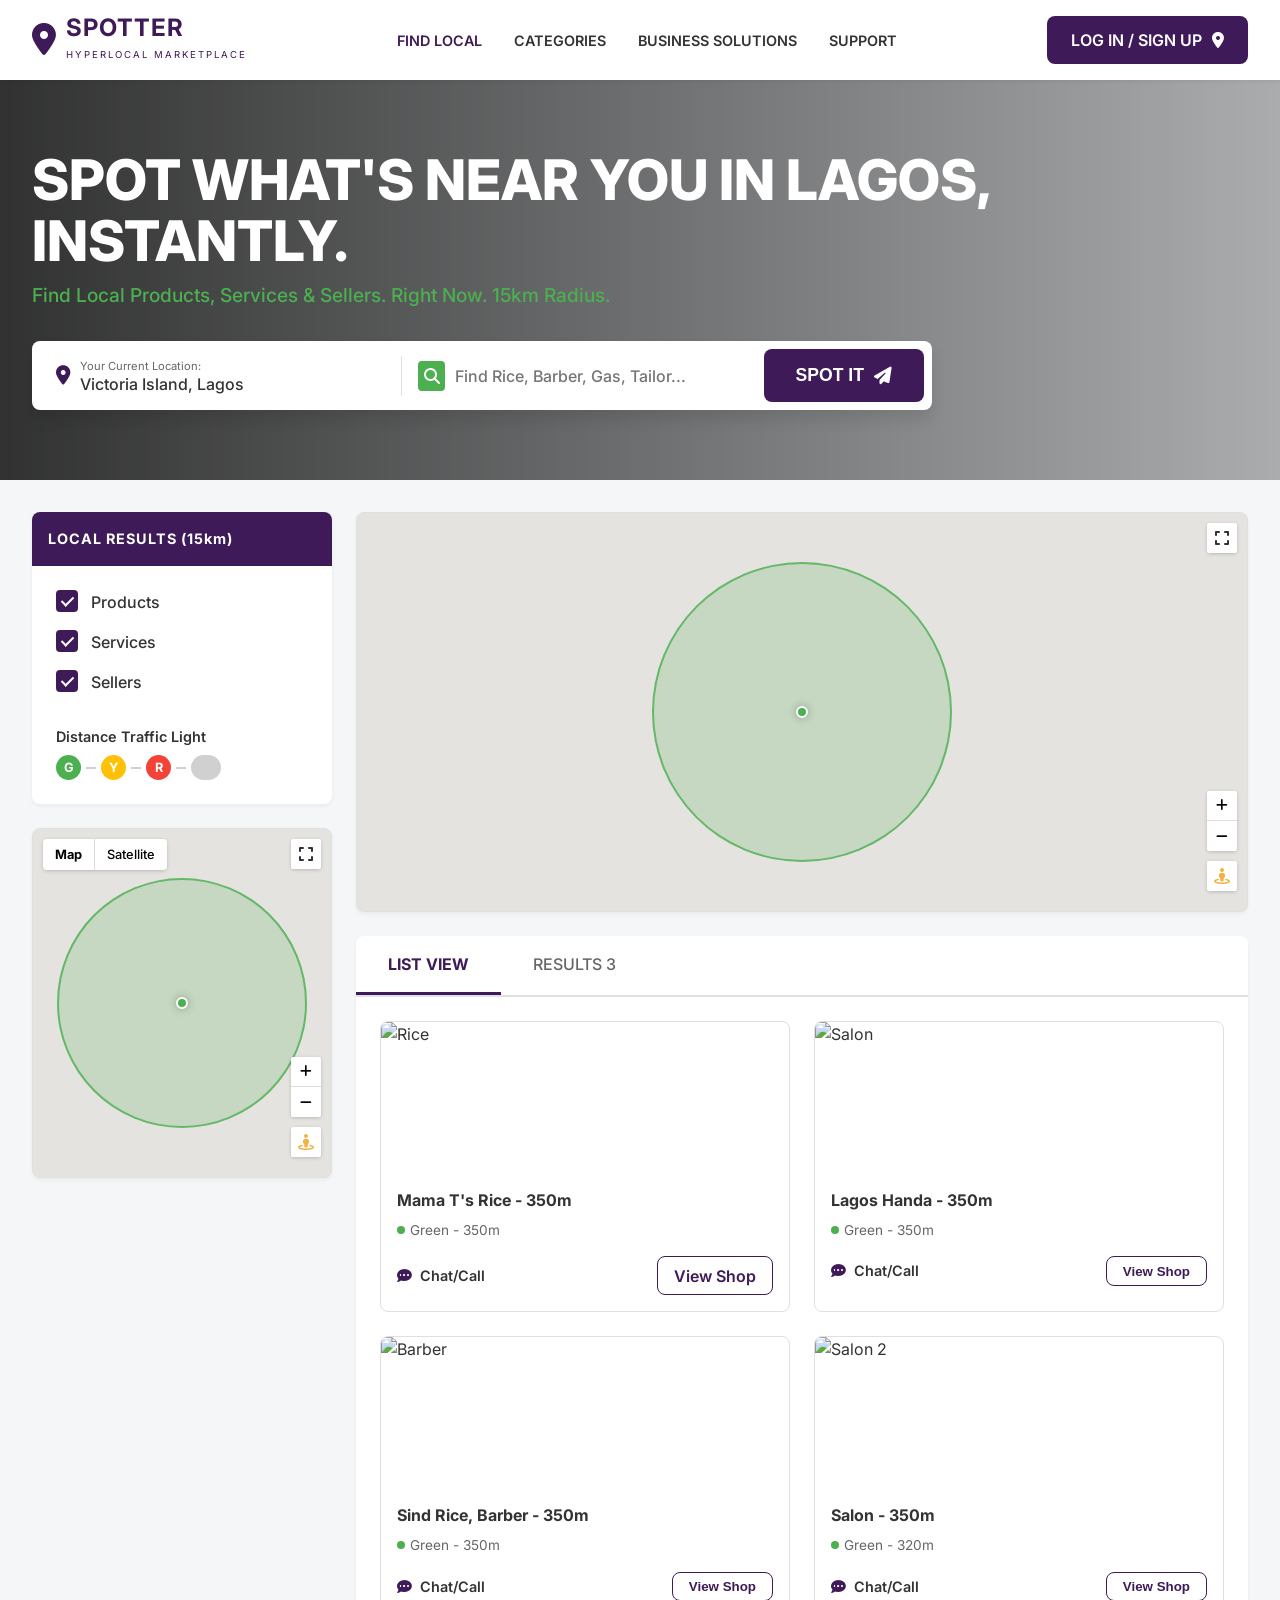
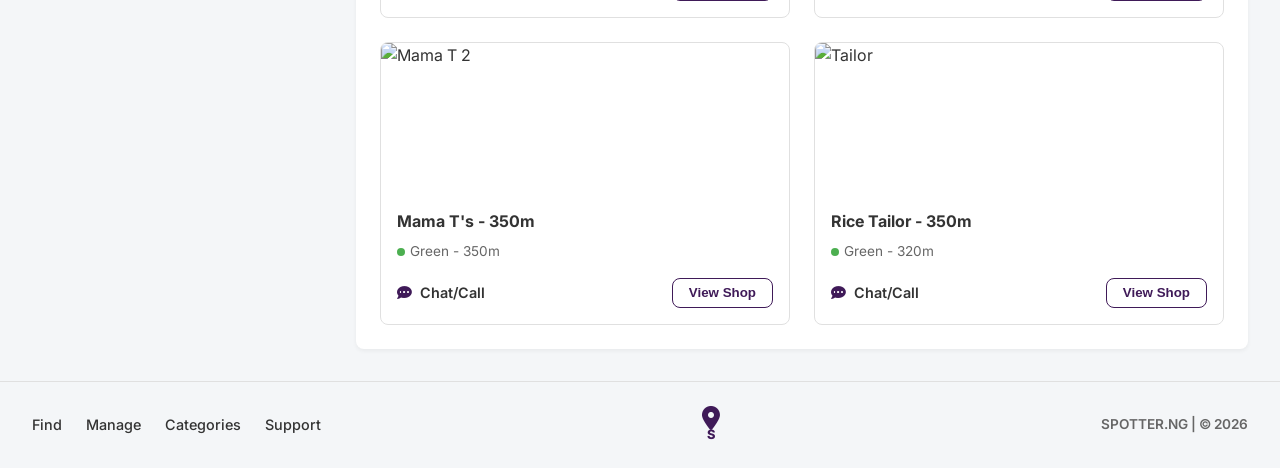
==== index.html @ ff6d9688 "Initial commit" ====
<!DOCTYPE html>
<html lang="en">
<head>
    <meta charset="UTF-8">
    <meta name="viewport" content="width=device-width, initial-scale=1.0">
    <title>Spotter - Hyperlocal Marketplace</title>
    <link rel="stylesheet" href="styles.css">
    <link rel="preconnect" href="https://fonts.googleapis.com">
    <link rel="preconnect" href="https://fonts.gstatic.com" crossorigin>
    <link href="https://fonts.googleapis.com/css2?family=Inter:wght@400;500;600;700;800&display=swap" rel="stylesheet">
    <link rel="stylesheet" href="https://cdnjs.cloudflare.com/ajax/libs/font-awesome/6.4.0/css/all.min.css">
</head>
<body>
    <nav class="navbar">
        <div class="nav-container">
            <div class="logo">
                <div class="logo-icon">
                    <i class="fa-solid fa-location-dot"></i>
                </div>
                <div class="logo-text">
                    <h1>SPOTTER</h1>
                    <span>HYPERLOCAL MARKETPLACE</span>
                </div>
            </div>
            
            <ul class="nav-links">
                <li><a href="find-local.html" class="active">FIND LOCAL</a></li>
                <li><a href="categories.html">CATEGORIES</a></li>
                <li><a href="business-solutions.html">BUSINESS SOLUTIONS</a></li>
                <li><a href="support.html">SUPPORT</a></li>
            </ul>

            <a href="auth.html" class="btn-primary login-btn" style="text-decoration:none;">
                LOG IN / SIGN UP
                <i class="fa-solid fa-location-dot"></i>
            </a>
        </div>
    </nav>

    <header class="hero">
        <div class="hero-overlay"></div>
        <div class="hero-content">
            <h1 class="hero-title">SPOT WHAT'S NEAR YOU IN LAGOS, <br> INSTANTLY.</h1>
            <p class="hero-subtitle">Find Local Products, Services & Sellers. Right Now. 15km Radius.</p>
            
            <div class="search-container">
                <div class="search-bar">
                    <div class="location-input">
                        <i class="fa-solid fa-location-dot icon"></i>
                        <div class="input-group">
                            <label>Your Current Location:</label>
                            <input type="text" value="Victoria Island, Lagos">
                        </div>
                    </div>
                    <div class="divider"></div>
                    <div class="query-input">
                        <div class="search-icon-wrapper">
                            <i class="fa-solid fa-magnifying-glass"></i>
                        </div>
                        <input type="text" placeholder="Find Rice, Barber, Gas, Tailor...">
                    </div>
                    <button class="btn-spot-it">
                        SPOT IT
                        <i class="fa-solid fa-paper-plane"></i>
                    </button>
                </div>
            </div>
        </div>
    </header>

    <main class="main-content">
        <aside class="sidebar">
            <div class="card filter-card">
                <h3 class="card-header">LOCAL RESULTS (15km)</h3>
                <div class="card-body">
                    <label class="checkbox-container">
                        <input type="checkbox" checked>
                        <span class="checkmark"></span>
                        Products
                    </label>
                    <label class="checkbox-container">
                        <input type="checkbox" checked>
                        <span class="checkmark"></span>
                        Services
                    </label>
                    <label class="checkbox-container">
                        <input type="checkbox" checked>
                        <span class="checkmark"></span>
                        Sellers
                    </label>
                    
                    <div class="distance-traffic">
                        <p>Distance Traffic Light</p>
                        <div class="lights">
                            <div class="light green-light">G</div>
                            <div class="line"></div>
                            <div class="light yellow-light">Y</div>
                            <div class="line"></div>
                            <div class="light red-light">R</div>
                            <div class="line"></div>
                            <div class="light gray-light"></div>
                        </div>
                    </div>
                </div>
            </div>

            <div class="card map-card small-map">
                <div class="map-controls-top">
                    <button class="map-btn active">Map</button>
                    <button class="map-btn">Satellite</button>
                </div>
                <div class="map-fullscreen">
                    <i class="fa-solid fa-expand"></i>
                </div>
                <div class="map-zoom-controls">
                    <button><i class="fa-solid fa-plus"></i></button>
                    <button><i class="fa-solid fa-minus"></i></button>
                </div>
                <div class="map-street-view">
                    <i class="fa-solid fa-street-view"></i>
                </div>
                <!-- Mock Map Background -->
                <div class="map-bg"></div>
                <!-- Radar Circle -->
                <div class="radar-circle">
                    <div class="center-dot"></div>
                </div>
            </div>
        </aside>

        <section class="results-area">
            <div class="card map-card large-map">
                <div class="map-fullscreen">
                    <i class="fa-solid fa-expand"></i>
                </div>
                <div class="map-zoom-controls">
                    <button><i class="fa-solid fa-plus"></i></button>
                    <button><i class="fa-solid fa-minus"></i></button>
                </div>
                <div class="map-street-view">
                    <i class="fa-solid fa-street-view"></i>
                </div>
                <div class="map-bg large"></div>
                <div class="radar-circle large-radar">
                    <div class="center-dot"></div>
                </div>
            </div>

            <div class="card list-view-card">
                <div class="list-header">
                    <h3 class="active-tab">LIST VIEW</h3>
                    <h3 class="inactive-tab">RESULTS 3</h3>
                </div>
                
                <div class="results-grid">
                    <!-- Card 1 -->
                    <div class="result-item">
                        <div class="item-image">
                            <img src="https://images.unsplash.com/photo-1586201375761-83865001e31c?auto=format&fit=crop&q=80&w=200" alt="Rice">
                        </div>
                        <div class="item-details">
                            <h4>Mama T's Rice - 350m</h4>
                            <div class="status">
                                <span class="dot green"></span> Green - 350m
                            </div>
                            <div class="actions">
                                <a href="#" class="chat-link"><i class="fa-solid fa-comment-dots"></i> Chat/Call</a>
                                <a href="profile.html" class="btn-outline" style="text-decoration:none; display:inline-block; text-align:center; box-sizing:border-box;">View Shop</a>
                            </div>
                        </div>
                    </div>

                    <!-- Card 2 -->
                    <div class="result-item">
                        <div class="item-image">
                            <img src="https://images.unsplash.com/photo-1560066984-138dadb4c035?auto=format&fit=crop&q=80&w=200" alt="Salon">
                        </div>
                        <div class="item-details">
                            <h4>Lagos Handa - 350m</h4>
                            <div class="status">
                                <span class="dot green"></span> Green - 350m
                            </div>
                            <div class="actions">
                                <a href="#" class="chat-link"><i class="fa-solid fa-comment-dots"></i> Chat/Call</a>
                                <button class="btn-outline">View Shop</button>
                            </div>
                        </div>
                    </div>

                    <!-- Card 3 -->
                    <div class="result-item">
                        <div class="item-image">
                            <img src="https://images.unsplash.com/photo-1595152772835-219674b2a8a6?auto=format&fit=crop&q=80&w=200" alt="Barber">
                        </div>
                        <div class="item-details">
                            <h4>Sind Rice, Barber - 350m</h4>
                            <div class="status">
                                <span class="dot green"></span> Green - 350m
                            </div>
                            <div class="actions">
                                <a href="#" class="chat-link"><i class="fa-solid fa-comment-dots"></i> Chat/Call</a>
                                <button class="btn-outline">View Shop</button>
                            </div>
                        </div>
                    </div>
                     <!-- Card 4 -->
                     <div class="result-item">
                        <div class="item-image">
                            <img src="https://images.unsplash.com/photo-1521590832167-7bfcbaa6362d?auto=format&fit=crop&q=80&w=200" alt="Salon 2">
                        </div>
                        <div class="item-details">
                            <h4>Salon - 350m</h4>
                            <div class="status">
                                <span class="dot green"></span> Green - 320m
                            </div>
                            <div class="actions">
                                <a href="#" class="chat-link"><i class="fa-solid fa-comment-dots"></i> Chat/Call</a>
                                <button class="btn-outline">View Shop</button>
                            </div>
                        </div>
                    </div>
                     <!-- Card 5 -->
                     <div class="result-item">
                        <div class="item-image">
                            <img src="https://images.unsplash.com/photo-1560066984-138dadb4c035?auto=format&fit=crop&q=80&w=200" alt="Mama T 2">
                        </div>
                        <div class="item-details">
                            <h4>Mama T's - 350m</h4>
                            <div class="status">
                                <span class="dot green"></span> Green - 350m
                            </div>
                            <div class="actions">
                                <a href="#" class="chat-link"><i class="fa-solid fa-comment-dots"></i> Chat/Call</a>
                                <button class="btn-outline">View Shop</button>
                            </div>
                        </div>
                    </div>
                     <!-- Card 6 -->
                     <div class="result-item">
                        <div class="item-image">
                            <img src="https://images.unsplash.com/photo-1556910103-1c02745aae4d?auto=format&fit=crop&q=80&w=200" alt="Tailor">
                        </div>
                        <div class="item-details">
                            <h4>Rice Tailor - 350m</h4>
                            <div class="status">
                                <span class="dot green"></span> Green - 320m
                            </div>
                            <div class="actions">
                                <a href="#" class="chat-link"><i class="fa-solid fa-comment-dots"></i> Chat/Call</a>
                                <button class="btn-outline">View Shop</button>
                            </div>
                        </div>
                    </div>
                </div>
            </div>
        </section>
    </main>

    <footer class="footer">
        <div class="footer-links">
            <a href="#">Find</a>
            <a href="#">Manage</a>
            <a href="#">Categories</a>
            <a href="#">Support</a>
        </div>
        <div class="footer-logo">
            <i class="fa-solid fa-location-dot"></i>
            <span class="s-logo">S</span>
        </div>
        <div class="copyright">
            SPOTTER.NG | © 2026
        </div>
    </footer>

    <script src="script.js"></script>
</body>
</html>
---- styles.css ----
:root {
    --primary-color: #3f1a58;
    --primary-hover: #502170;
    --secondary-color: #4CAF50;
    --secondary-hover: #45a049;
    --bg-color: #f4f6f8;
    --card-bg: #ffffff;
    --text-main: #333333;
    --text-muted: #666666;
    --border-color: #e0e0e0;
    --green-light: #4CAF50;
    --yellow-light: #FFC107;
    --red-light: #F44336;
    --shadow-sm: 0 2px 4px rgba(0,0,0,0.05);
    --shadow-md: 0 4px 6px rgba(0,0,0,0.1);
    --shadow-lg: 0 10px 15px rgba(0,0,0,0.1);
    --border-radius: 8px;
    --transition: all 0.3s ease;
}

* {
    margin: 0;
    padding: 0;
    box-sizing: border-box;
}

body {
    font-family: 'Inter', sans-serif;
    background-color: var(--bg-color);
    color: var(--text-main);
    line-height: 1.5;
}

a {
    text-decoration: none;
    color: inherit;
}

/* Typography */
h1, h2, h3, h4 {
    font-weight: 700;
}

/* Navbar */
.navbar {
    background-color: var(--card-bg);
    padding: 1rem 2rem;
    box-shadow: var(--shadow-sm);
    position: sticky;
    top: 0;
    z-index: 100;
}

.nav-container {
    max-width: 1400px;
    margin: 0 auto;
    display: flex;
    justify-content: space-between;
    align-items: center;
}

.logo {
    display: flex;
    align-items: center;
    gap: 10px;
}

.logo-icon {
    font-size: 2rem;
    color: var(--primary-color);
    position: relative;
}

.logo-icon .small-glass {
    position: absolute;
    bottom: -5px;
    right: -5px;
    font-size: 1rem;
    background: white;
    border-radius: 50%;
    padding: 2px;
}

.logo-text h1 {
    font-size: 1.5rem;
    color: var(--primary-color);
    letter-spacing: 1px;
    line-height: 1;
}

.logo-text span {
    font-size: 0.6rem;
    color: var(--primary-color);
    letter-spacing: 2px;
}

.nav-links {
    display: flex;
    list-style: none;
    gap: 2rem;
}

.nav-links a {
    font-size: 0.9rem;
    font-weight: 600;
    color: var(--text-main);
    transition: var(--transition);
}

.nav-links a:hover, .nav-links a.active {
    color: var(--primary-color);
}

.btn-primary {
    background-color: var(--primary-color);
    color: white;
    border: none;
    padding: 0.75rem 1.5rem;
    border-radius: var(--border-radius);
    font-weight: 600;
    cursor: pointer;
    display: flex;
    align-items: center;
    gap: 10px;
    transition: var(--transition);
}

.btn-primary:hover {
    background-color: var(--primary-hover);
    transform: translateY(-2px);
    box-shadow: var(--shadow-md);
}

/* Hero Section */
.hero {
    position: relative;
    height: 400px;
    background-image: url('https://images.unsplash.com/photo-1542361345-89e58247f2d5?auto=format&fit=crop&q=80&w=2000');
    background-size: cover;
    background-position: center;
    display: flex;
    align-items: center;
    padding: 0 2rem;
    color: white;
}

.hero-overlay {
    position: absolute;
    inset: 0;
    background: linear-gradient(to right, rgba(0,0,0,0.8) 0%, rgba(0,0,0,0.3) 100%);
    z-index: 1;
}

.hero-content {
    position: relative;
    z-index: 2;
    max-width: 1400px;
    margin: 0 auto;
    width: 100%;
}

.hero-title {
    font-size: 3.5rem;
    font-weight: 800;
    margin-bottom: 0.5rem;
    line-height: 1.1;
    text-transform: uppercase;
}

.hero-subtitle {
    font-size: 1.2rem;
    font-weight: 500;
    color: #4CAF50;
    margin-bottom: 2rem;
}

/* Search Bar */
.search-container {
    max-width: 900px;
}

.search-bar {
    display: flex;
    background: white;
    border-radius: var(--border-radius);
    padding: 0.5rem;
    align-items: center;
    box-shadow: var(--shadow-lg);
}

.location-input, .query-input {
    display: flex;
    align-items: center;
    padding: 0.5rem 1rem;
    flex: 1;
    gap: 10px;
}

.location-input .icon {
    color: var(--primary-color);
    font-size: 1.2rem;
}

.input-group {
    display: flex;
    flex-direction: column;
}

.input-group label {
    font-size: 0.7rem;
    color: var(--text-muted);
}

.input-group input, .query-input input {
    border: none;
    outline: none;
    font-size: 1rem;
    font-weight: 500;
    color: var(--text-main);
    width: 100%;
    font-family: inherit;
}

.search-icon-wrapper {
    background: var(--secondary-color);
    color: white;
    width: 30px;
    height: 30px;
    border-radius: 4px;
    display: flex;
    align-items: center;
    justify-content: center;
}
.search-icon-wrapper.green-wrapper {
    background: var(--green-light);
}

.divider {
    width: 1px;
    height: 40px;
    background-color: var(--border-color);
}

.btn-spot-it {
    background-color: var(--primary-color);
    color: white;
    border: none;
    padding: 1rem 2rem;
    border-radius: var(--border-radius);
    font-weight: 700;
    font-size: 1.1rem;
    cursor: pointer;
    display: flex;
    align-items: center;
    gap: 10px;
    transition: var(--transition);
}

.btn-spot-it:hover {
    background-color: var(--primary-hover);
}

/* Main Layout */
.main-content {
    max-width: 1400px;
    margin: 2rem auto;
    padding: 0 2rem;
    display: grid;
    grid-template-columns: 300px 1fr;
    gap: 1.5rem;
}

/* Cards */
.card {
    background: var(--card-bg);
    border-radius: var(--border-radius);
    box-shadow: var(--shadow-sm);
    overflow: hidden;
}

.card-header {
    background-color: var(--primary-color);
    color: white;
    padding: 1rem;
    font-size: 0.9rem;
    letter-spacing: 1px;
}

.card-body {
    padding: 1.5rem;
}

/* Checkboxes */
.checkbox-container {
    display: flex;
    align-items: center;
    margin-bottom: 1rem;
    cursor: pointer;
    font-size: 1rem;
    font-weight: 500;
    position: relative;
    padding-left: 35px;
}

.checkbox-container input {
    position: absolute;
    opacity: 0;
    cursor: pointer;
    height: 0;
    width: 0;
}

.checkmark {
    position: absolute;
    top: 0;
    left: 0;
    height: 22px;
    width: 22px;
    background-color: #eee;
    border-radius: 4px;
    transition: var(--transition);
}

.checkbox-container:hover input ~ .checkmark {
    background-color: #ccc;
}

.checkbox-container input:checked ~ .checkmark {
    background-color: var(--primary-color);
}

.checkmark:after {
    content: "";
    position: absolute;
    display: none;
}

.checkbox-container input:checked ~ .checkmark:after {
    display: block;
}

.checkbox-container .checkmark:after {
    left: 8px;
    top: 4px;
    width: 5px;
    height: 10px;
    border: solid white;
    border-width: 0 2px 2px 0;
    transform: rotate(45deg);
}

/* Traffic Light */
.distance-traffic {
    margin-top: 2rem;
}

.distance-traffic p {
    font-size: 0.9rem;
    font-weight: 600;
    margin-bottom: 0.5rem;
}

.lights {
    display: flex;
    align-items: center;
    gap: 5px;
}

.light {
    width: 25px;
    height: 25px;
    border-radius: 50%;
    color: white;
    display: flex;
    align-items: center;
    justify-content: center;
    font-size: 0.8rem;
    font-weight: 700;
}

.light.green-light { background-color: var(--green-light); }
.light.yellow-light { background-color: var(--yellow-light); }
.light.red-light { background-color: var(--red-light); }
.light.gray-light { background-color: #d0d0d0; width: 30px; border-radius: 15px;}

.line {
    width: 10px;
    height: 2px;
    background-color: #d0d0d0;
}

/* Map Views */
.map-card {
    position: relative;
    border: 1px solid var(--border-color);
    background-color: #e5e3df; /* Google maps empty color */
}

.small-map {
    height: 350px;
    margin-top: 1.5rem;
}

.large-map {
    height: 400px;
    margin-bottom: 1.5rem;
}

.map-bg {
    width: 100%;
    height: 100%;
    background-image: url('https://images.unsplash.com/photo-1524661135-423995f22d0b?auto=format&fit=crop&q=80&w=1000');
    background-size: cover;
    background-position: center;
    opacity: 0.6; /* to simulate a map look */
}

/* Radar Circle */
.radar-circle {
    position: absolute;
    top: 50%;
    left: 50%;
    transform: translate(-50%, -50%);
    width: 250px;
    height: 250px;
    background-color: rgba(76, 175, 80, 0.2);
    border: 2px solid rgba(76, 175, 80, 0.8);
    border-radius: 50%;
    display: flex;
    align-items: center;
    justify-content: center;
    pointer-events: none;
}

.radar-circle.large-radar {
    width: 300px;
    height: 300px;
}

.center-dot {
    width: 12px;
    height: 12px;
    background-color: var(--secondary-color);
    border: 2px solid white;
    border-radius: 50%;
    box-shadow: 0 0 10px rgba(0,0,0,0.3);
}

/* Map UI Controls */
.map-controls-top {
    position: absolute;
    top: 10px;
    left: 10px;
    z-index: 10;
    display: flex;
    background: white;
    border-radius: 4px;
    box-shadow: rgba(0, 0, 0, 0.3) 0px 1px 4px -1px;
}

.map-btn {
    border: none;
    background: none;
    padding: 8px 12px;
    font-size: 0.8rem;
    font-family: inherit;
    font-weight: 500;
    cursor: pointer;
}

.map-btn.active {
    font-weight: 700;
}

.map-btn:first-child {
    border-right: 1px solid #ddd;
}

.map-fullscreen, .map-zoom-controls, .map-street-view {
    position: absolute;
    right: 10px;
    background: white;
    border-radius: 2px;
    box-shadow: rgba(0, 0, 0, 0.3) 0px 1px 4px -1px;
    z-index: 10;
    display: flex;
    flex-direction: column;
    align-items: center;
    justify-content: center;
    cursor: pointer;
}

.map-fullscreen { top: 10px; width: 30px; height: 30px; }
.map-zoom-controls { bottom: 60px; }
.map-zoom-controls button {
    border: none;
    background: none;
    width: 30px;
    height: 30px;
    cursor: pointer;
}
.map-zoom-controls button:first-child { border-bottom: 1px solid #ddd; }
.map-street-view { bottom: 20px; width: 30px; height: 30px; color: #f5b041; }

/* List View */
.list-view-card {
    background: white;
}

.list-header {
    display: flex;
    border-bottom: 2px solid var(--border-color);
}

.list-header h3 {
    padding: 1rem 2rem;
    font-size: 1rem;
    cursor: pointer;
}

.active-tab {
    border-bottom: 3px solid var(--primary-color);
    color: var(--primary-color);
}

.inactive-tab {
    color: var(--text-muted);
    font-weight: 500;
}

.results-grid {
    padding: 1.5rem;
    display: grid;
    grid-template-columns: repeat(auto-fill, minmax(280px, 1fr));
    gap: 1.5rem;
}

.result-item {
    border: 1px solid var(--border-color);
    border-radius: var(--border-radius);
    overflow: hidden;
    display: flex;
    flex-direction: column;
    transition: var(--transition);
}

.result-item:hover {
    box-shadow: var(--shadow-md);
    transform: translateY(-2px);
}

.item-image {
    height: 150px;
    overflow: hidden;
}

.item-image img {
    width: 100%;
    height: 100%;
    object-fit: cover;
    transition: transform 0.5s ease;
}

.result-item:hover .item-image img {
    transform: scale(1.05);
}

.item-details {
    padding: 1rem;
    display: flex;
    flex-direction: column;
    gap: 0.5rem;
}

.item-details h4 {
    font-size: 1rem;
    color: var(--text-main);
}

.status {
    font-size: 0.85rem;
    color: var(--text-muted);
    display: flex;
    align-items: center;
    gap: 5px;
}

.dot {
    width: 8px;
    height: 8px;
    border-radius: 50%;
}
.dot.green { background-color: var(--green-light); }

.actions {
    display: flex;
    justify-content: space-between;
    align-items: center;
    margin-top: 0.5rem;
}

.chat-link {
    font-size: 0.9rem;
    color: var(--text-main);
    font-weight: 600;
}

.chat-link i {
    color: var(--primary-color);
    margin-right: 5px;
}

.btn-outline {
    background: transparent;
    border: 1px solid var(--primary-color);
    color: var(--primary-color);
    padding: 0.4rem 1rem;
    border-radius: var(--border-radius);
    font-weight: 600;
    cursor: pointer;
    transition: var(--transition);
}
.btn-outline.small {
    padding: 0.2rem 0.6rem;
    font-size: 0.8rem;
}

.btn-outline:hover {
    background: var(--primary-color);
    color: white;
}

.btn-primary.small {
    padding: 0.3rem 0.8rem;
    font-size: 0.8rem;
}

/* Footer */
.footer {
    display: flex;
    justify-content: space-between;
    align-items: center;
    padding: 1.5rem 2rem;
    background: var(--bg-color);
    max-width: 1400px;
    margin: 0 auto;
    border-top: 1px solid var(--border-color);
}

.footer-links {
    display: flex;
    gap: 1.5rem;
}

.footer-links a {
    font-size: 0.9rem;
    color: var(--text-main);
    font-weight: 500;
}

.footer-logo {
    display: flex;
    flex-direction: column;
    align-items: center;
    color: var(--primary-color);
    font-size: 1.5rem;
}

.footer-logo .s-logo {
    font-size: 0.8rem;
    font-weight: 800;
    margin-top: -5px;
}

.copyright {
    font-size: 0.85rem;
    color: var(--text-muted);
    font-weight: 600;
}

/* Responsive */
@media (max-width: 1024px) {
    .main-content {
        grid-template-columns: 1fr;
    }
    .hero-title {
        font-size: 2.5rem;
    }
}
@media (max-width: 768px) {
    .nav-links {
        display: none; /* Hide on mobile for now */
    }
    .search-bar {
        flex-direction: column;
        background: transparent;
        box-shadow: none;
        gap: 10px;
    }
    .location-input, .query-input, .btn-spot-it {
        width: 100%;
        background: white;
        border-radius: var(--border-radius);
    }
    .divider {
        display: none;
    }
    .hero {
        height: auto;
        padding: 4rem 2rem;
    }
    .footer {
        flex-direction: column;
        gap: 1rem;
    }
}

/* ---- NEW MAP VIEW CLASSES ---- */
.map-view-body {
    height: 100vh;
    overflow: hidden;
    display: flex;
    flex-direction: column;
}

.map-view-nav {
    z-index: 1000;
}

.map-view-container {
    flex: 1;
    position: relative;
    width: 100%;
}

.full-map-bg {
    position: absolute;
    top: 0;
    left: 0;
    width: 100%;
    height: 100%;
    background-image: url('https://images.unsplash.com/photo-1524661135-423995f22d0b?auto=format&fit=crop&q=80&w=2000');
    background-size: cover;
    background-position: center;
    z-index: 1;
    overflow: hidden;
}

.floating-search-bar {
    position: absolute;
    top: 20px;
    left: 50%;
    transform: translateX(-50%);
    z-index: 100;
    width: 90%;
    max-width: 900px;
}

.floating-sidebar {
    position: absolute;
    top: 90px;
    left: 20px;
    width: 280px;
    z-index: 100;
    display: flex;
    flex-direction: column;
    gap: 1rem;
    max-height: calc(100vh - 180px);
}

.floating-results {
    display: flex;
    flex-direction: column;
    gap: 1rem;
    overflow-y: auto;
    padding-right: 5px;
}
.floating-results::-webkit-scrollbar {
    width: 6px;
}
.floating-results::-webkit-scrollbar-thumb {
    background-color: rgba(0,0,0,0.2);
    border-radius: 4px;
}

.result-card-horizontal {
    display: flex;
    flex-direction: row;
    height: 100px;
}
.result-card-horizontal .item-image.small {
    width: 100px;
    height: 100%;
}
.result-card-horizontal .item-details {
    padding: 0.5rem;
    gap: 0.2rem;
    flex: 1;
}
.result-card-horizontal .item-details h4 {
    font-size: 0.9rem;
    white-space: nowrap;
    overflow: hidden;
    text-overflow: ellipsis;
}
.result-card-horizontal .status {
    font-size: 0.75rem;
}
.result-card-horizontal .chat-link {
    font-size: 0.75rem;
}
.result-card-horizontal .actions {
    margin-top: auto;
}

.giant-radar {
    position: absolute;
    top: 50%;
    left: 50%;
    transform: translate(-50%, -50%);
    width: 600px;
    height: 600px;
    background-color: rgba(76, 175, 80, 0.2);
    border: 2px solid rgba(76, 175, 80, 0.5);
    border-radius: 50%;
    pointer-events: none;
    z-index: 2;
    display: flex;
    align-items: center;
    justify-content: center;
}
.giant-radar .center-text {
    font-size: 2rem;
    font-weight: 800;
    color: #333;
    text-shadow: 0 0 10px white;
}

.map-controls-top-right {
    position: absolute;
    top: 20px;
    right: 20px;
    z-index: 100;
}
.map-controls-top-right .map-fullscreen {
    position: static;
    margin-bottom: 10px;
}
.map-controls-top-right .map-zoom-controls {
    position: static;
}

/* Map Pins */
.map-pin {
    position: absolute;
    width: 30px;
    height: 30px;
    z-index: 10;
    cursor: pointer;
    transform: translate(-50%, -100%);
    transition: var(--transition);
}
.map-pin > i.fa-location-dot {
    font-size: 36px;
    filter: drop-shadow(0 4px 4px rgba(0,0,0,0.3));
}
.pin-icon {
    position: absolute;
    top: 8px;
    left: 50%;
    transform: translateX(-50%);
    color: white;
    font-size: 14px;
}
.pin-red { color: var(--red-light); }
.pin-green { color: var(--green-light); }
.pin-purple { color: var(--primary-color); }

.map-pin:hover {
    transform: translate(-50%, -105%) scale(1.1);
    z-index: 20;
}
.active-pin {
    z-index: 30;
}

/* Map Popup Info Window */
.map-popup {
    position: absolute;
    bottom: 100%;
    left: 50%;
    transform: translate(-50%, -15px);
    background: white;
    border-radius: var(--border-radius);
    padding: 10px;
    width: 220px;
    box-shadow: var(--shadow-lg);
    cursor: default;
    display: flex;
    flex-direction: column;
    gap: 10px;
}
.map-popup::after {
    content: '';
    position: absolute;
    top: 100%;
    left: 50%;
    margin-left: -10px;
    border-width: 10px;
    border-style: solid;
    border-color: white transparent transparent transparent;
}
.map-popup-close {
    position: absolute;
    top: 5px;
    right: 5px;
    cursor: pointer;
    color: #999;
}
.map-popup-close:hover { color: #333; }
.map-popup-content {
    display: flex;
    gap: 10px;
}
.map-popup-content img {
    width: 60px;
    height: 60px;
    border-radius: 4px;
    object-fit: cover;
}
.map-popup-content .info {
    flex: 1;
}
.map-popup-content .info h4 {
    font-size: 0.9rem;
    line-height: 1.2;
    margin-bottom: 5px;
}
.map-popup-actions {
    display: flex;
    gap: 5px;
    justify-content: space-between;
}
.map-popup-actions button {
    flex: 1;
    padding: 4px 0;
    font-size: 0.75rem;
}

/* ---- CATEGORIES VIEW ---- */
.categories-body {
    background-color: #f8f9fa;
}
.categories-main {
    max-width: 1200px;
    margin: 3rem auto;
    padding: 0 2rem;
    text-align: center;
}
.categories-title {
    font-size: 2.5rem;
    font-weight: 800;
    margin-bottom: 3rem;
    color: #222;
}
.categories-grid {
    display: grid;
    grid-template-columns: repeat(6, 1fr);
    gap: 2rem 1.5rem;
}
.category-item {
    display: flex;
    flex-direction: column;
    align-items: center;
    gap: 1rem;
    transition: var(--transition);
}
.category-item:hover {
    transform: translateY(-5px);
}
.category-icon-box {
    width: 100%;
    aspect-ratio: 1;
    background-color: var(--primary-color);
    border: 4px solid var(--green-light);
    border-radius: 20px;
    display: flex;
    align-items: center;
    justify-content: center;
    box-shadow: var(--shadow-md);
    transition: var(--transition);
}
.category-item:hover .category-icon-box {
    box-shadow: var(--shadow-lg);
    background-color: var(--primary-hover);
}
.category-icon-box i {
    font-size: 4rem;
    color: var(--green-light);
}
.category-name {
    font-size: 0.9rem;
    font-weight: 700;
    color: #111;
    text-transform: uppercase;
}

@media (max-width: 1024px) {
    .categories-grid { grid-template-columns: repeat(4, 1fr); }
}
@media (max-width: 768px) {
    .categories-grid { grid-template-columns: repeat(2, 1fr); }
}

.simple-footer {
    justify-content: space-between;
}

/* ---- BUSINESS SOLUTIONS VIEW ---- */
.bs-body {
    background-color: #f4f6f8;
}
.bs-header {
    text-align: center;
    padding: 3rem 2rem 2rem;
}
.bs-title {
    font-size: 2.8rem;
    font-weight: 800;
    color: #222;
    margin-bottom: 0.5rem;
}
.bs-subtitle {
    font-size: 1.2rem;
    font-weight: 500;
    color: #444;
    text-transform: uppercase;
    letter-spacing: 1px;
}
.bs-container {
    max-width: 1400px;
    margin: 0 auto;
    padding: 2rem;
    display: grid;
    grid-template-columns: 280px 1fr 380px;
    gap: 3rem;
    align-items: start;
}

/* Stepper */
.stepper-column h3, .dashboard-column h3, .pricing-column h3 {
    font-size: 1.5rem;
    font-weight: 800;
    margin-bottom: 2rem;
    text-align: center;
    text-transform: uppercase;
}
.stepper {
    position: relative;
    padding-left: 20px;
    border-left: 4px solid var(--primary-color);
    margin-bottom: 2rem;
    margin-left: 20px;
}
.step-item {
    position: relative;
    margin-bottom: 3.5rem;
}
.step-circle {
    position: absolute;
    left: -42px;
    top: -5px;
    width: 40px;
    height: 40px;
    background-color: var(--primary-color);
    color: white;
    border-radius: 50%;
    display: flex;
    align-items: center;
    justify-content: center;
    font-weight: 700;
    font-size: 1.2rem;
    border: 4px solid #f4f6f8;
}
.step-content h4 {
    font-size: 1rem;
    font-weight: 700;
    text-transform: uppercase;
    margin-bottom: 0.2rem;
    display: flex;
    align-items: center;
    justify-content: space-between;
}
.step-content p {
    font-size: 0.9rem;
    color: var(--text-muted);
}
.step-icon {
    font-size: 1.5rem;
}
.step-progress {
    height: 10px;
    background-color: #ddd;
    border-radius: 5px;
    margin-top: 5px;
    width: 100%;
}
.step-progress .fill {
    height: 100%;
    background-color: var(--green-light);
    border-radius: 5px;
}
.btn-onboarding {
    width: 100%;
    background-color: var(--green-light);
    color: white;
    border: none;
    padding: 1rem;
    border-radius: var(--border-radius);
    font-size: 1.1rem;
    font-weight: 700;
    cursor: pointer;
    transition: var(--transition);
}
.btn-onboarding:hover {
    background-color: var(--secondary-hover);
    transform: translateY(-2px);
}

/* Dashboard Mock */
.dashboard-mock {
    background: white;
    border-radius: 12px;
    box-shadow: var(--shadow-lg);
    border: 2px solid #eee;
    overflow: visible;
    position: relative;
    margin-bottom: 3rem;
}
.db-header {
    background: var(--primary-color);
    color: white;
    padding: 0.8rem 1rem;
    display: flex;
    justify-content: space-between;
    align-items: center;
    border-radius: 10px 10px 0 0;
}
.db-header-left {
    display: flex;
    align-items: center;
    gap: 10px;
    font-weight: 700;
}
.db-header-right {
    display: flex;
    align-items: center;
    gap: 10px;
    font-size: 1.2rem;
}
.db-body {
    padding: 1.5rem;
    display: flex;
    flex-direction: column;
    gap: 1.5rem;
}
.db-top-section {
    display: flex;
    justify-content: space-between;
    border-bottom: 1px solid #eee;
    padding-bottom: 1rem;
}
.db-charts {
    display: grid;
    grid-template-columns: 2fr 1fr;
    gap: 1rem;
}
.db-box {
    border: 1px solid #eee;
    border-radius: 8px;
    padding: 1rem;
}
.db-box h5 {
    font-size: 0.9rem;
    margin-bottom: 1rem;
}
/* Mock bars */
.mock-bar-chart {
    display: flex;
    align-items: flex-end;
    gap: 15px;
    height: 120px;
    border-bottom: 1px solid #ddd;
    border-left: 1px solid #ddd;
    padding-left: 10px;
}
.mock-bar {
    width: 20px;
    background: var(--primary-color);
    border-radius: 2px 2px 0 0;
}
.mock-bar.green { background: var(--green-light); }
/* Mock Pie */
.mock-pie {
    width: 60px;
    height: 60px;
    border-radius: 50%;
    background: conic-gradient(var(--green-light) 0% 60%, var(--primary-color) 60% 100%);
    margin: 0 auto 10px;
}

.db-bottom-grid {
    display: grid;
    grid-template-columns: 1fr 1fr;
    gap: 1rem;
}
/* Table Mock */
.mock-table {
    width: 100%;
    font-size: 0.75rem;
}
.mock-table th {
    text-align: left;
    color: #999;
    border-bottom: 1px solid #eee;
    padding-bottom: 5px;
}
.mock-table td {
    padding: 5px 0;
}

/* Dashboard floating alerts */
.floating-alert {
    position: absolute;
    background: white;
    border-radius: 8px;
    padding: 15px;
    box-shadow: 0 10px 25px rgba(0,0,0,0.15);
    border: 1px solid #eee;
    z-index: 10;
}
.alert-1 { 
    bottom: -30px; 
    left: 10px; 
    display: flex;
    flex-direction: column;
    align-items: center;
}
.alert-2 { 
    top: 50%; 
    right: -30px; 
    display: flex;
    flex-direction: column;
    align-items: center;
}
.floating-alert h5 {
    font-size: 0.8rem;
    margin-bottom: 5px;
}

/* Dashboard Features */
.dashboard-features {
    display: flex;
    justify-content: space-between;
    align-items: flex-end;
    padding: 0 1rem;
}
.feature-item {
    text-align: center;
    font-weight: 700;
    font-size: 1rem;
    color: #333;
    flex: 1;
}
.verified-badge {
    width: 90px;
    height: 90px;
    background: var(--green-light);
    color: white;
    border-radius: 50%;
    display: flex;
    align-items: center;
    justify-content: center;
    font-size: 3rem;
    border: 5px solid #fff;
    box-shadow: var(--shadow-md);
    margin: 0 auto 10px;
    position: relative;
    top: -20px;
}
.verified-badge::after {
    content: '';
    position: absolute;
    inset: -8px;
    border: 2px solid var(--green-light);
    border-radius: 50%;
    border-style: dashed;
}

/* Pricing Cards */
.pricing-cards {
    display: flex;
    gap: 1rem;
    margin-bottom: 1.5rem;
    align-items: flex-end;
}
.pricing-card {
    background: white;
    border-radius: 12px;
    padding: 1.5rem 1rem;
    flex: 1;
    text-align: center;
    box-shadow: var(--shadow-sm);
    border: 1px solid var(--border-color);
    display: flex;
    flex-direction: column;
}
.pricing-card.mega {
    background: var(--primary-color);
    color: white;
    border: 4px solid var(--green-light);
    transform: scale(1.05);
    z-index: 2;
    padding: 2rem 1rem;
}
.pricing-card h4 {
    font-size: 1.2rem;
    font-weight: 800;
    text-transform: uppercase;
}
.pricing-card.mega h4 {
    color: white;
}
.pricing-card .subtitle {
    font-size: 0.9rem;
    margin-bottom: 1.5rem;
}
.pricing-card ul {
    list-style: none;
    text-align: left;
    font-size: 0.85rem;
    flex: 1;
}
.pricing-card ul li {
    margin-bottom: 8px;
    display: flex;
    align-items: center;
    gap: 8px;
}
.pricing-card ul li i {
    color: var(--primary-color);
}
.pricing-card.mega ul li i {
    color: var(--green-light);
}

/* Comparison Table */
.comparison-table {
    width: 100%;
    border-collapse: collapse;
    background: white;
    border-radius: 8px;
    overflow: hidden;
    box-shadow: var(--shadow-sm);
    font-size: 0.9rem;
}
.comparison-table th {
    background: var(--primary-color);
    color: white;
    padding: 0.8rem;
    text-align: left;
}
.comparison-table td {
    padding: 0.8rem;
    border-bottom: 1px solid #eee;
}
.comparison-table td:not(:first-child) {
    text-align: center;
}
.comparison-table tr:last-child td {
    border-bottom: none;
}
.comparison-table .mega-col {
    background: rgba(76, 175, 80, 0.1);
    border-left: 4px solid var(--green-light);
    border-right: 4px solid var(--green-light);
}
.comparison-table th.mega-col {
    border-top: 4px solid var(--green-light);
}
.comparison-table tr:last-child td.mega-col {
    border-bottom: 4px solid var(--green-light);
}
.comparison-table i.fa-check { color: var(--green-light); font-size: 1.1rem; }
.comparison-table i.fa-xmark { color: #ccc; font-size: 1.1rem; }

@media (max-width: 1200px) {
    .bs-container {
        grid-template-columns: 1fr;
    }
}

/* ---- MODAL OVERLAY ---- */
.modal-overlay {
    position: fixed;
    top: 0;
    left: 0;
    width: 100%;
    height: 100%;
    background-color: rgba(0, 0, 0, 0.5);
    z-index: 2000;
    display: none;
    align-items: center;
    justify-content: center;
    backdrop-filter: blur(2px);
}
.modal-overlay.active {
    display: flex;
}
.modal-content {
    background: white;
    width: 90%;
    max-width: 400px;
    border-radius: 12px;
    box-shadow: var(--shadow-lg);
    position: relative;
    overflow: hidden;
}
.modal-close {
    position: absolute;
    top: 15px;
    right: 15px;
    background: none;
    border: none;
    font-size: 1.5rem;
    color: #999;
    cursor: pointer;
    transition: var(--transition);
}
.modal-close:hover {
    color: #333;
}

.modal-step {
    display: none;
    flex-direction: column;
}
.modal-step.active {
    display: flex;
}

.modal-header {
    display: flex;
    align-items: center;
    gap: 15px;
    padding: 1.5rem;
    border-bottom: 1px solid #eee;
}
.step-badge {
    width: 35px;
    height: 35px;
    background: var(--primary-color);
    color: white;
    border-radius: 50%;
    display: flex;
    align-items: center;
    justify-content: center;
    font-weight: 800;
    font-size: 1.2rem;
}
.modal-header h3 {
    font-size: 1.2rem;
    font-weight: 800;
    margin: 0;
    text-transform: uppercase;
}

.modal-body {
    padding: 1.5rem;
    display: flex;
    flex-direction: column;
    gap: 1.5rem;
}
.form-group {
    display: flex;
    flex-direction: column;
    gap: 8px;
}
.form-group label {
    font-weight: 600;
    font-size: 0.9rem;
    color: #333;
}
.form-group input, .form-group select {
    padding: 10px 12px;
    border: 1px solid #ccc;
    border-radius: 6px;
    font-family: inherit;
    font-size: 1rem;
    color: #333;
    outline: none;
    transition: border-color 0.3s;
}
.form-group input:focus, .form-group select:focus {
    border-color: var(--primary-color);
}
.btn-next {
    background-color: var(--green-light);
    color: white;
    border: none;
    padding: 12px;
    border-radius: 6px;
    font-weight: 700;
    font-size: 1.1rem;
    cursor: pointer;
    transition: var(--transition);
    margin-top: 0.5rem;
}
.btn-next:hover {
    background-color: var(--secondary-hover);
}

.upload-box {
    border: 2px dashed #ccc;
    border-radius: 6px;
    padding: 2rem 1rem;
    text-align: center;
    color: #888;
    cursor: pointer;
    background: #fafafa;
    transition: var(--transition);
}
.upload-box:hover {
    border-color: var(--primary-color);
    background: #f0f4ff;
    color: var(--primary-color);
}
.upload-box i {
    font-size: 2rem;
    margin-bottom: 10px;
}
.camera-box {
    height: 150px;
    background: #222;
    border-radius: 6px;
    display: flex;
    flex-direction: column;
    align-items: center;
    justify-content: center;
    color: white;
    gap: 10px;
}
.camera-box i {
    font-size: 2rem;
}
.mock-map-box {
    height: 120px;
    background-image: url('https://images.unsplash.com/photo-1524661135-423995f22d0b?auto=format&fit=crop&q=80&w=400');
    background-size: cover;
    background-position: center;
    border-radius: 6px;
    display: flex;
    align-items: center;
    justify-content: center;
    border: 1px solid #ddd;
}
.mock-map-box i {
    font-size: 2.5rem;
    color: var(--red-light);
    filter: drop-shadow(0 2px 2px rgba(0,0,0,0.5));
}

/* ---- SUPPORT VIEW ---- */
.support-body {
    background-color: #f4f6f8;
}

.support-hero {
    background: #e4e6ea;
    padding: 3rem 2rem 4rem;
    text-align: center;
}
.hero-icon-container {
    font-size: 4rem;
    color: var(--primary-color);
    margin-bottom: 1rem;
    position: relative;
    display: inline-block;
}
.hero-icon-container::after {
    content: '?';
    position: absolute;
    top: 50%;
    left: 50%;
    transform: translate(-50%, -50%);
    font-size: 2.5rem;
    font-weight: 800;
    color: var(--green-light);
    background: #e4e6ea;
    border-radius: 50%;
    width: 40px;
    height: 40px;
    display: flex;
    align-items: center;
    justify-content: center;
    border: 3px solid #e4e6ea;
}
.support-hero h2 {
    font-size: 2rem;
    font-weight: 800;
    color: #111;
    margin-bottom: 2rem;
}
.support-search {
    margin: 0 auto;
    display: flex;
    align-items: center;
    gap: 1.5rem;
    max-width: 1000px;
}
.support-search .search-bar {
    flex: 1;
    box-shadow: 0 4px 15px rgba(0,0,0,0.05);
}
.status-pill {
    background: #d4edda;
    color: #155724;
    padding: 0.8rem 1.2rem;
    border-radius: 6px;
    font-size: 0.85rem;
    font-weight: 600;
    display: flex;
    align-items: center;
    gap: 8px;
    white-space: nowrap;
}

.support-guides {
    max-width: 1400px;
    margin: -3rem auto 3rem;
    padding: 0 2rem;
    display: grid;
    grid-template-columns: repeat(3, 1fr);
    gap: 1.5rem;
}
.guide-card {
    background: white;
    border-radius: 12px;
    padding: 1.5rem;
    box-shadow: var(--shadow-md);
    border: 1px solid #eaeaea;
}
.card-header-flex {
    display: flex;
    align-items: center;
    gap: 15px;
    margin-bottom: 1rem;
}
.guide-icon {
    width: 50px;
    height: 50px;
    background: #f0f4ff;
    color: var(--primary-color);
    border-radius: 8px;
    display: flex;
    align-items: center;
    justify-content: center;
    font-size: 1.5rem;
}
.guide-card.map-bg-card .guide-icon {
    background: #fdf2f2;
    color: #333;
}
.card-header-flex h3 {
    font-size: 1.1rem;
    font-weight: 800;
    line-height: 1.2;
    flex: 1;
}
.guide-card p {
    font-size: 0.9rem;
    color: #444;
    line-height: 1.6;
}
.map-graphic {
    height: 100px;
    background-image: url('https://images.unsplash.com/photo-1524661135-423995f22d0b?auto=format&fit=crop&q=80&w=400');
    background-size: cover;
    background-position: center;
    border-radius: 8px;
    border: 1px solid #ddd;
    position: relative;
}
.map-graphic::after {
    content: '';
    position: absolute;
    top: 50%;
    left: 50%;
    transform: translate(-50%, -50%);
    width: 60px;
    height: 60px;
    background: rgba(76, 175, 80, 0.3);
    border: 1px solid var(--green-light);
    border-radius: 50%;
}

.support-content-grid {
    max-width: 1400px;
    margin: 0 auto 4rem;
    padding: 0 2rem;
    display: grid;
    grid-template-columns: 1fr 400px;
    gap: 2rem;
    align-items: start;
}

/* FAQ Accordion */
.faq-column {
    display: grid;
    grid-template-columns: 1fr 1fr;
    gap: 10px 20px;
}
.faq-item {
    background: white;
    border: 1px solid #ddd;
    border-radius: 6px;
    overflow: hidden;
}
.faq-question {
    padding: 1rem;
    display: flex;
    justify-content: space-between;
    align-items: center;
    cursor: pointer;
    font-weight: 600;
    font-size: 0.95rem;
    transition: var(--transition);
}
.faq-question:hover {
    background: #f9f9f9;
}
.faq-question i {
    color: #888;
    transition: transform 0.3s;
}
.faq-answer {
    padding: 0 1rem;
    max-height: 0;
    overflow: hidden;
    transition: max-height 0.3s ease-out, padding 0.3s ease;
    background: #fafafa;
    border-top: 1px solid transparent;
}
.faq-answer p {
    font-size: 0.85rem;
    color: #555;
}
.faq-item.active .faq-answer {
    max-height: 150px;
    padding: 1rem;
    border-top-color: #eee;
}
.faq-item.active .faq-question i {
    transform: rotate(180deg);
}

/* Contact Column */
.contact-column {
    display: flex;
    flex-direction: column;
    gap: 10px;
}
.contact-title {
    font-size: 1.2rem;
    text-align: center;
    margin-bottom: 0.5rem;
}
.contact-buttons {
    display: flex;
    flex-direction: column;
    gap: 8px;
    margin-bottom: 1.5rem;
}
.btn-contact {
    width: 100%;
    padding: 1rem;
    border: 1px solid #ccc;
    border-radius: 6px;
    font-weight: 700;
    font-size: 0.9rem;
    cursor: pointer;
    display: flex;
    align-items: center;
    justify-content: center;
    gap: 10px;
    transition: var(--transition);
}
.btn-contact.whatsapp {
    background-color: #e8f5e9;
    color: #1b5e20;
    border-color: #c8e6c9;
}
.btn-contact.whatsapp:hover { background-color: #c8e6c9; }

.btn-contact.line, .btn-contact.ticket {
    background-color: #f3e5f5;
    color: var(--primary-color);
    border-color: #e1bee7;
}
.btn-contact.line:hover, .btn-contact.ticket:hover { background-color: #e1bee7; }

/* Ticket Form */
.ticket-form-card {
    background: white;
    padding: 1.5rem;
    border-radius: 8px;
    border: 1px solid #ddd;
}
.ticket-form-card h4 {
    font-size: 1rem;
    margin-bottom: 1rem;
}
.form-row {
    display: flex;
    gap: 10px;
    margin-bottom: 10px;
}
.form-row input {
    flex: 1;
    padding: 8px 10px;
    border: 1px solid #ccc;
    border-radius: 4px;
    outline: none;
    font-family: inherit;
}
.form-group-sm {
    margin-bottom: 10px;
}
.form-group-sm select {
    width: 100%;
    padding: 8px 10px;
    border: 1px solid #ccc;
    border-radius: 4px;
    outline: none;
    font-family: inherit;
    color: #555;
}
.form-row-submit {
    display: flex;
    gap: 10px;
}
.form-row-submit .msg-input {
    flex: 1;
    padding: 8px 10px;
    border: 1px solid #ccc;
    border-radius: 4px;
    outline: none;
}
.btn-submit-ticket {
    background: var(--primary-color);
    color: white;
    border: none;
    padding: 8px 15px;
    border-radius: 4px;
    font-weight: 700;
    cursor: pointer;
    transition: var(--transition);
}
.btn-submit-ticket:hover {
    background: var(--primary-hover);
}

@media (max-width: 1024px) {
    .support-guides { grid-template-columns: 1fr; }
    .support-content-grid { grid-template-columns: 1fr; }
    .faq-column { grid-template-columns: 1fr; }
    .support-search { flex-direction: column; align-items: stretch; }
    .status-pill { align-self: center; }
}

/* ---- AUTH VIEW ---- */
.auth-body {
    height: 100vh;
    overflow: hidden;
    background-color: #f4f6f8;
}
.auth-container {
    display: flex;
    height: 100%;
}
.auth-left {
    flex: 1;
    position: relative;
    background-image: url('https://images.unsplash.com/photo-1542361345-89e58247f2d5?auto=format&fit=crop&q=80&w=2000');
    background-size: cover;
    background-position: center;
    display: flex;
    flex-direction: column;
    justify-content: space-between;
    padding: 3rem;
    color: white;
}
.auth-overlay {
    position: absolute;
    inset: 0;
    background: linear-gradient(135deg, rgba(63, 26, 88, 0.9) 0%, rgba(0, 0, 0, 0.6) 100%);
    z-index: 1;
}
.auth-brand {
    position: relative;
    z-index: 2;
}
.auth-brand .logo-link {
    display: flex;
    align-items: center;
    gap: 10px;
    text-decoration: none;
}
.auth-left-content {
    position: relative;
    z-index: 2;
    max-width: 500px;
}
.auth-left-content h2 {
    font-size: 3rem;
    font-weight: 800;
    line-height: 1.1;
    margin-bottom: 1rem;
}
.auth-left-content p {
    font-size: 1.1rem;
    color: #eee;
    line-height: 1.5;
}

.auth-right {
    flex: 1;
    background: white;
    display: flex;
    flex-direction: column;
    align-items: center;
    justify-content: center;
    position: relative;
    padding: 2rem;
    overflow-y: auto;
}
.auth-form-wrapper {
    width: 100%;
    max-width: 420px;
}
.back-home {
    position: absolute;
    top: 2rem;
    right: 3rem;
    color: #666;
    font-size: 0.9rem;
    font-weight: 600;
    display: flex;
    align-items: center;
    gap: 8px;
    transition: var(--transition);
}
.back-home:hover {
    color: var(--primary-color);
}
.auth-toggle {
    display: flex;
    background: #f4f6f8;
    border-radius: 8px;
    padding: 5px;
    margin-bottom: 2rem;
}
.toggle-btn {
    flex: 1;
    padding: 10px 0;
    border: none;
    background: transparent;
    font-weight: 700;
    color: #666;
    border-radius: 6px;
    cursor: pointer;
    transition: var(--transition);
}
.toggle-btn.active {
    background: white;
    color: var(--primary-color);
    box-shadow: var(--shadow-sm);
}

.auth-form {
    display: none;
    animation: fadeIn 0.3s ease;
}
.auth-form.active {
    display: block;
}
@keyframes fadeIn {
    from { opacity: 0; transform: translateY(10px); }
    to { opacity: 1; transform: translateY(0); }
}

.auth-header {
    margin-bottom: 2rem;
}
.auth-header h3 {
    font-size: 1.8rem;
    font-weight: 800;
    color: #111;
    margin-bottom: 0.5rem;
}
.auth-header p {
    color: #666;
    font-size: 0.95rem;
}

.auth-input {
    margin-bottom: 1.2rem;
}
.input-icon-wrap {
    position: relative;
    display: flex;
    align-items: center;
}
.input-icon-wrap i {
    position: absolute;
    left: 15px;
    color: #999;
}
.input-icon-wrap input {
    width: 100%;
    padding: 12px 15px 12px 40px;
    border: 1px solid #ddd;
    border-radius: 8px;
    font-family: inherit;
    font-size: 1rem;
    color: #333;
    transition: border-color 0.3s;
}
.input-icon-wrap input:focus {
    border-color: var(--primary-color);
    outline: none;
}
.forgot-link {
    font-size: 0.8rem;
    color: var(--primary-color);
    font-weight: 600;
}
.forgot-link:hover {
    text-decoration: underline;
}
.terms-check {
    display: flex;
    align-items: center;
    gap: 10px;
    font-size: 0.8rem;
    color: #666;
    margin-bottom: 1.5rem;
    cursor: pointer;
}
.terms-check a {
    color: var(--primary-color);
    font-weight: 600;
}
.btn-auth-submit {
    width: 100%;
    background: var(--green-light);
    color: white;
    border: none;
    padding: 14px;
    border-radius: 8px;
    font-size: 1.1rem;
    font-weight: 700;
    cursor: pointer;
    transition: var(--transition);
    margin-bottom: 1.5rem;
}
.btn-auth-submit:hover {
    background: var(--secondary-hover);
    transform: translateY(-2px);
    box-shadow: var(--shadow-md);
}

.auth-divider {
    position: relative;
    text-align: center;
    margin-bottom: 1.5rem;
}
.auth-divider::before {
    content: '';
    position: absolute;
    top: 50%;
    left: 0;
    width: 100%;
    height: 1px;
    background: #eee;
    z-index: 1;
}
.auth-divider span {
    position: relative;
    background: white;
    padding: 0 15px;
    font-size: 0.75rem;
    font-weight: 700;
    color: #999;
    z-index: 2;
}

.social-logins {
    display: flex;
    gap: 10px;
}
.btn-social {
    flex: 1;
    display: flex;
    align-items: center;
    justify-content: center;
    gap: 8px;
    padding: 10px;
    background: white;
    border: 1px solid #ddd;
    border-radius: 8px;
    font-weight: 600;
    color: #444;
    cursor: pointer;
    transition: var(--transition);
}
.btn-social:hover {
    background: #f9f9f9;
    border-color: #ccc;
}
.btn-social.google i { color: #DB4437; }
.btn-social.apple i { color: #000; font-size: 1.1rem; }

@media (max-width: 768px) {
    .auth-left { display: none; }
    .auth-body { overflow: auto; }
    .back-home { position: static; display: inline-block; margin-bottom: 2rem; }
}

/* ---- PROFILE VIEW ---- */
.profile-body {
    background-color: #f8f9fa;
    padding-bottom: 60px; /* Space for sticky escrow banner */
}

/* Header Section */
.profile-header {
    background: white;
    padding: 2rem 0;
    box-shadow: 0 4px 15px rgba(0,0,0,0.05);
    position: relative;
    z-index: 10;
}
.ph-container {
    max-width: 1400px;
    margin: 0 auto;
    padding: 0 2rem;
    display: flex;
    justify-content: space-between;
    align-items: flex-start;
}
.ph-title-row {
    display: flex;
    align-items: center;
    gap: 1.5rem;
    margin-bottom: 1rem;
}
.ph-title-row h2 {
    font-size: 2.5rem;
    font-weight: 800;
    color: var(--primary-color);
    margin: 0;
}
.verified-seller-badge {
    background: #e8f5e9;
    border-radius: 6px;
    overflow: hidden;
    display: inline-flex;
    flex-direction: column;
}
.vsb-top {
    padding: 6px 12px;
    font-weight: 800;
    font-size: 0.85rem;
    color: #1b5e20;
    display: flex;
    align-items: center;
    gap: 6px;
    border-bottom: 1px solid rgba(0,0,0,0.05);
}
.vsb-bottom {
    display: flex;
    gap: 10px;
    padding: 4px 12px;
    font-size: 0.75rem;
    color: #333;
    background: rgba(255,255,255,0.5);
}
.vsb-bottom i {
    color: var(--green-light);
}

.ph-signal-row {
    display: flex;
    align-items: center;
    gap: 15px;
    margin-bottom: 1rem;
    font-size: 1.1rem;
}
.ph-signal-row .dot {
    display: inline-block;
    width: 12px;
    height: 12px;
    border-radius: 50%;
    margin-right: 5px;
}
.ph-signal-row .dot.green { background: var(--green-light); }

.ph-stats-row {
    display: flex;
    align-items: center;
    gap: 15px;
    font-size: 1.05rem;
    color: #333;
}
.ph-stats-row .divider {
    color: #ccc;
}

.ph-right {
    display: flex;
    flex-direction: column;
    gap: 10px;
    min-width: 320px;
}
.btn-chat-now {
    background: var(--green-light);
    color: white;
    border: none;
    padding: 15px;
    border-radius: 8px;
    font-size: 1.4rem;
    font-weight: 800;
    display: flex;
    align-items: center;
    justify-content: center;
    gap: 10px;
    cursor: pointer;
    transition: var(--transition);
}
.btn-chat-now:hover {
    background: var(--secondary-hover);
}
.ph-btn-group {
    display: flex;
    gap: 10px;
}
.btn-outline-dark {
    flex: 1;
    background: transparent;
    border: 1px solid #333;
    color: #333;
    padding: 10px;
    border-radius: 8px;
    font-weight: 700;
    display: flex;
    align-items: center;
    justify-content: center;
    gap: 8px;
    cursor: pointer;
    transition: var(--transition);
}
.btn-outline-dark:hover {
    background: #f0f0f0;
}

/* Main Area */
.profile-main-area {
    position: relative;
    padding: 3rem 0;
    min-height: 800px;
}
.profile-map-bg {
    position: absolute;
    inset: 0;
    background-image: url('https://images.unsplash.com/photo-1524661135-423995f22d0b?auto=format&fit=crop&q=80&w=2000');
    background-size: cover;
    background-position: center;
    opacity: 0.3;
    z-index: 0;
}
.pm-container {
    position: relative;
    z-index: 2;
    max-width: 1400px;
    margin: 0 auto;
    padding: 0 2rem;
    display: grid;
    grid-template-columns: 300px 1fr;
    gap: 2rem;
    align-items: start;
}

/* Sidebar */
.pm-sidebar-card {
    background: white;
    border-radius: 12px;
    padding: 1.5rem;
    box-shadow: var(--shadow-md);
    border: 1px solid #eee;
}
.sidebar-section {
    margin-bottom: 1.5rem;
}
.sidebar-section h4 {
    font-size: 1rem;
    font-weight: 800;
    margin-bottom: 0.5rem;
    color: #111;
}
.sidebar-section p {
    font-size: 0.9rem;
    color: #444;
    line-height: 1.5;
}
.sidebar-map {
    width: 100%;
    height: 250px;
    background-image: url('https://images.unsplash.com/photo-1524661135-423995f22d0b?auto=format&fit=crop&q=80&w=600');
    background-size: cover;
    background-position: center;
    border-radius: 8px;
    position: relative;
    display: flex;
    align-items: center;
    justify-content: center;
    border: 1px solid #ddd;
    overflow: hidden;
}
.radar-circle-small {
    width: 150px;
    height: 150px;
    background: rgba(76, 175, 80, 0.2);
    border: 1px solid var(--green-light);
    border-radius: 50%;
    display: flex;
    align-items: center;
    justify-content: center;
    position: relative;
}
.radar-circle-small::after {
    content: '';
    position: absolute;
    width: 250px;
    height: 250px;
    border: 1px dashed rgba(76, 175, 80, 0.5);
    border-radius: 50%;
}
.radar-tooltip {
    position: absolute;
    bottom: -35px;
    background: white;
    padding: 5px 10px;
    border-radius: 4px;
    font-size: 0.8rem;
    font-weight: 600;
    box-shadow: var(--shadow-sm);
    white-space: nowrap;
    z-index: 10;
}

/* Products Grid */
.pm-products {
    display: grid;
    grid-template-columns: repeat(4, 1fr);
    gap: 1.5rem;
}
.product-card {
    background: white;
    border-radius: 12px;
    overflow: hidden;
    box-shadow: var(--shadow-sm);
    border: 1px solid #eaeaea;
    transition: var(--transition);
}
.product-card:hover {
    transform: translateY(-5px);
    box-shadow: var(--shadow-md);
}
.p-image-wrap {
    position: relative;
    height: 200px;
    background: #f8f8f8;
}
.p-image-wrap img {
    width: 100%;
    height: 100%;
    object-fit: cover;
}
.gr-badge {
    position: absolute;
    top: 10px;
    right: 10px;
    background: white;
    border-radius: 12px;
    padding: 3px 6px;
    display: flex;
    gap: 4px;
    box-shadow: 0 2px 5px rgba(0,0,0,0.1);
    font-size: 0.7rem;
    font-weight: 800;
}
.gr-badge .g { color: white; background: var(--green-light); width: 16px; height: 16px; border-radius: 50%; display: flex; align-items: center; justify-content: center; }
.gr-badge .r { color: white; background: var(--red-light); width: 16px; height: 16px; border-radius: 50%; display: flex; align-items: center; justify-content: center; }

.p-info {
    padding: 1rem;
}
.p-info h4 {
    font-size: 1rem;
    margin-bottom: 0.5rem;
    color: #222;
}
.p-price-row {
    display: flex;
    justify-content: space-between;
    align-items: center;
    margin-bottom: 1rem;
}
.p-price-row .price {
    font-size: 1.2rem;
    font-weight: 800;
    color: var(--primary-color);
}
.p-price-row .stock {
    font-size: 0.8rem;
    color: #666;
}
.btn-add-cart {
    width: 100%;
    background: var(--primary-color);
    color: white;
    border: none;
    padding: 10px;
    border-radius: 6px;
    font-weight: 700;
    cursor: pointer;
    transition: var(--transition);
    display: flex;
    align-items: center;
    justify-content: center;
    gap: 8px;
}
.btn-add-cart:hover {
    background: var(--primary-hover);
}

/* Floating Verification Boxes on Products */
.floating-verification-box {
    position: absolute;
    right: -10px;
    background: white;
    padding: 6px 10px;
    border-radius: 6px;
    box-shadow: 0 4px 10px rgba(0,0,0,0.15);
    border: 1px solid #eee;
    z-index: 5;
    min-width: 150px;
}
.fv-header {
    display: flex;
    align-items: center;
    gap: 6px;
    font-weight: 800;
    font-size: 0.8rem;
    margin-bottom: 2px;
}
.fv-dots {
    margin-left: auto;
    display: flex;
    gap: 2px;
    font-size: 0.6rem;
    color: white;
}
.fv-dots .g { background: var(--green-light); padding: 2px 4px; border-radius: 4px; }
.fv-dots .y { background: var(--yellow-light); padding: 2px 4px; border-radius: 4px; }
.floating-verification-box p {
    font-size: 0.7rem;
    color: #555;
    margin: 0;
    line-height: 1.2;
}

/* Escrow Banner */
.escrow-banner {
    position: fixed;
    bottom: 0;
    left: 0;
    width: 100%;
    background: #fdfdfd;
    border-top: 1px solid #e0e0e0;
    padding: 12px 20px;
    z-index: 50;
    box-shadow: 0 -2px 10px rgba(0,0,0,0.05);
}
.escrow-content {
    max-width: 1400px;
    margin: 0 auto;
    display: flex;
    align-items: center;
    justify-content: center;
    gap: 10px;
    font-size: 0.95rem;
    color: #333;
}
.escrow-content i {
    color: var(--primary-color);
    font-size: 1.2rem;
}

@media (max-width: 1200px) {
    .pm-products { grid-template-columns: repeat(3, 1fr); }
}
@media (max-width: 1024px) {
    .ph-container { flex-direction: column; gap: 1.5rem; }
    .pm-container { grid-template-columns: 1fr; }
}
@media (max-width: 768px) {
    .pm-products { grid-template-columns: repeat(2, 1fr); }
    .ph-title-row { flex-direction: column; align-items: flex-start; gap: 0.5rem; }
    .ph-stats-row { flex-wrap: wrap; }
}
@media (max-width: 480px) {
    .pm-products { grid-template-columns: 1fr; }
}
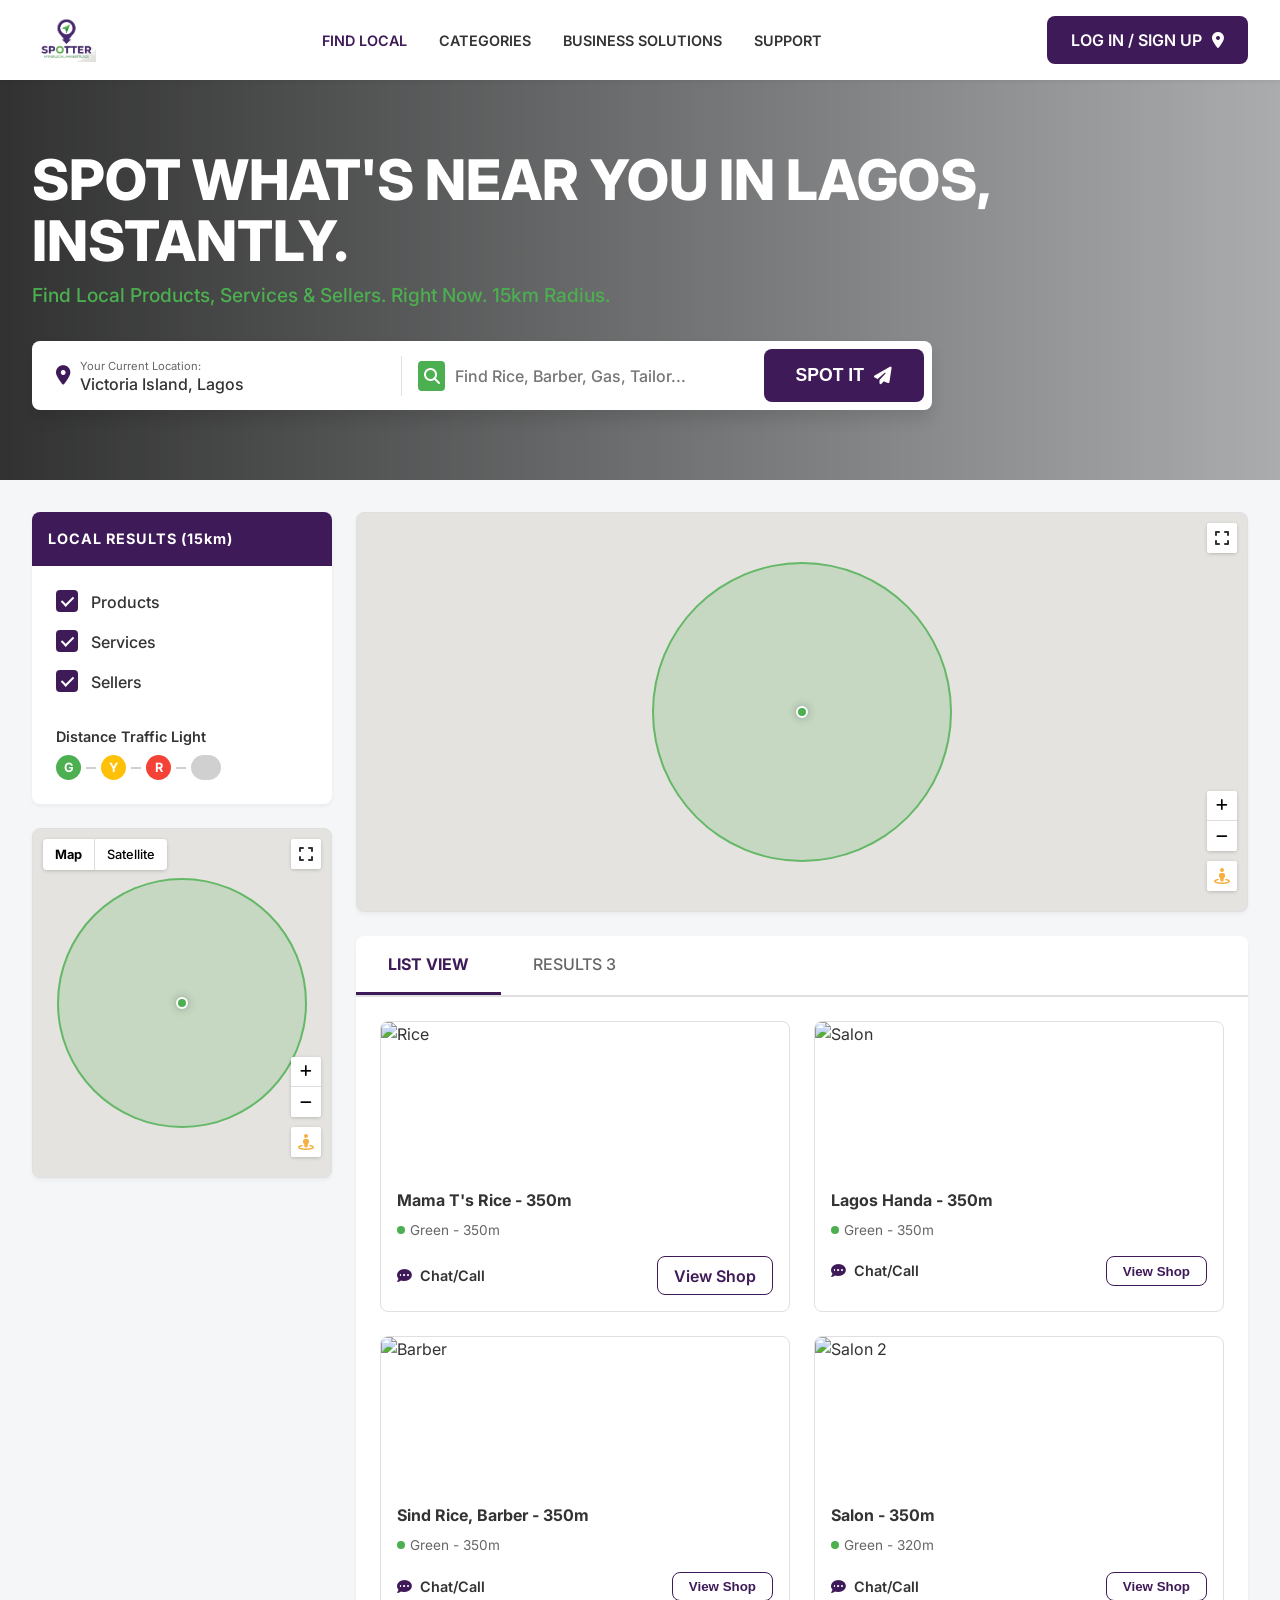
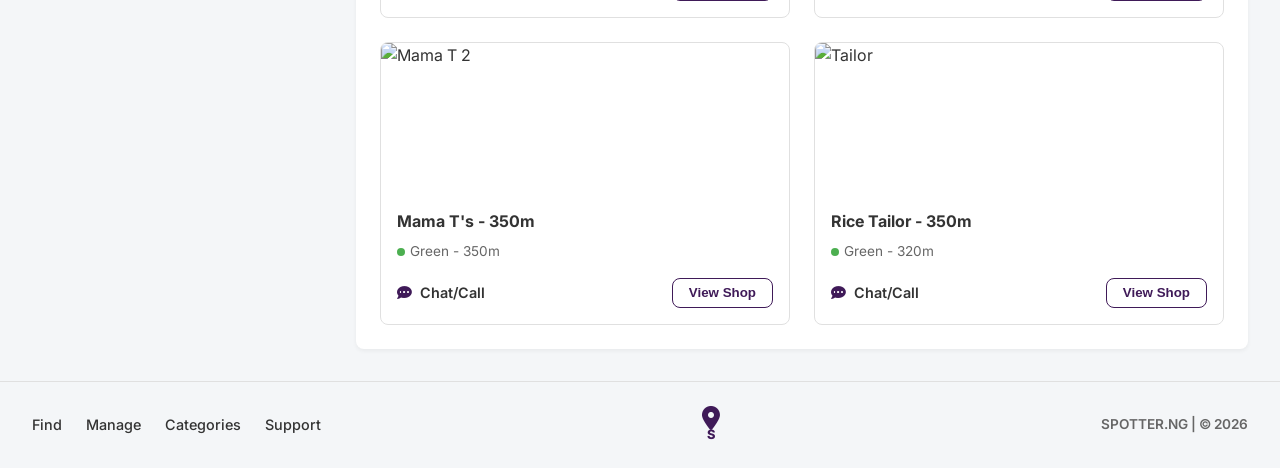
==== commit af2ec3c7: "Update logo image across all pages" ====
--- a/index.html
+++ b/index.html
@@ -14,20 +14,21 @@
     <nav class="navbar">
         <div class="nav-container">
             <div class="logo">
-                <div class="logo-icon">
-                    <i class="fa-solid fa-location-dot"></i>
-                </div>
-                <div class="logo-text">
-                    <h1>SPOTTER</h1>
-                    <span>HYPERLOCAL MARKETPLACE</span>
-                </div>
+                <a href="index.html" style="display:flex; align-items:center; text-decoration:none;">
+                    <img src="logo.png" alt="Spotter Logo" class="brand-logo">
+                </a>
             </div>
             
+            <button class="hamburger" id="hamburger" aria-label="Toggle menu">
+                <i class="fa-solid fa-bars"></i>
+            </button>
+
             <ul class="nav-links">
                 <li><a href="find-local.html" class="active">FIND LOCAL</a></li>
                 <li><a href="categories.html">CATEGORIES</a></li>
                 <li><a href="business-solutions.html">BUSINESS SOLUTIONS</a></li>
                 <li><a href="support.html">SUPPORT</a></li>
+                <li class="mobile-only"><a href="auth.html">LOG IN / SIGN UP</a></li>
             </ul>
 
             <a href="auth.html" class="btn-primary login-btn" style="text-decoration:none;">
@@ -36,6 +37,7 @@
             </a>
         </div>
     </nav>
+    <div class="nav-overlay" id="navOverlay"></div>
 
     <header class="hero">
         <div class="hero-overlay"></div>
--- a/styles.css
+++ b/styles.css
@@ -65,6 +65,12 @@
     gap: 10px;
 }
 
+.brand-logo {
+    max-height: 45px;
+    width: auto;
+    object-fit: contain;
+}
+
 .logo-icon {
     font-size: 2rem;
     color: var(--primary-color);
@@ -129,6 +135,15 @@
     background-color: var(--primary-hover);
     transform: translateY(-2px);
     box-shadow: var(--shadow-md);
+}
+
+.hamburger {
+    display: none;
+    background: none;
+    border: none;
+    font-size: 1.5rem;
+    color: var(--primary-color);
+    cursor: pointer;
 }
 
 /* Hero Section */
@@ -687,9 +702,39 @@
         font-size: 2.5rem;
     }
 }
+
+.mobile-only {
+    display: none;
+}
+
 @media (max-width: 768px) {
+    .mobile-only {
+        display: block;
+    }
+    
+    .hamburger {
+        display: block;
+    }
+    
     .nav-links {
-        display: none; /* Hide on mobile for now */
+        display: none;
+        flex-direction: column;
+        position: absolute;
+        top: 100%;
+        left: 0;
+        width: 100%;
+        background: var(--card-bg);
+        padding: 1rem 2rem;
+        box-shadow: var(--shadow-sm);
+        gap: 1rem;
+    }
+    
+    .nav-links.active {
+        display: flex;
+    }
+
+    .nav-container .login-btn {
+        display: none; /* Hide desktop login button, we could move it to nav-links or keep it small */
     }
     .search-bar {
         flex-direction: column;
@@ -2533,3 +2578,80 @@
 @media (max-width: 480px) {
     .pm-products { grid-template-columns: 1fr; }
 }
+
+/* ---- MODERN MOBILE MENU OVERRIDES ---- */
+.nav-overlay {
+    display: none;
+    position: fixed;
+    inset: 0;
+    background: rgba(0,0,0,0.6);
+    z-index: 90;
+    opacity: 0;
+    transition: opacity 0.3s ease;
+    backdrop-filter: blur(3px);
+}
+.nav-overlay.active {
+    display: block;
+    opacity: 1;
+}
+
+@media (max-width: 768px) {
+    /* Override old nav-links */
+    .nav-links {
+        position: fixed !important;
+        top: 0 !important;
+        right: -300px !important;
+        left: auto !important;
+        width: 280px !important;
+        height: 100vh !important;
+        background: rgba(255, 255, 255, 0.85) !important;
+        backdrop-filter: blur(12px) !important;
+        -webkit-backdrop-filter: blur(12px) !important;
+        flex-direction: column !important;
+        align-items: flex-start !important;
+        padding: 80px 20px 30px !important;
+        box-shadow: -5px 0 15px rgba(0,0,0,0.1) !important;
+        transition: right 0.3s cubic-bezier(0.4, 0, 0.2, 1) !important;
+        z-index: 1000 !important;
+        display: flex !important;
+        margin: 0 !important;
+        overflow-y: auto;
+    }
+    .nav-links.active {
+        right: 0 !important;
+    }
+    .nav-links li {
+        width: 100%;
+        margin-bottom: 10px;
+    }
+    .nav-links a {
+        font-size: 1.1rem !important;
+        display: block !important;
+        padding: 12px 15px !important;
+        border-bottom: 1px solid #f0f0f0 !important;
+        border-radius: 6px;
+    }
+    .nav-links a:hover, .nav-links a.active {
+        background: #f4f6f8;
+        border-bottom-color: transparent !important;
+    }
+    .hamburger {
+        display: block !important;
+        z-index: 1010 !important;
+        position: relative !important;
+    }
+    .hamburger i {
+        transition: transform 0.3s ease !important;
+    }
+    .hamburger.active i::before {
+        content: "\f00d" !important; /* FontAwesome xmark */
+    }
+    .hamburger.active i {
+        transform: rotate(90deg) !important;
+        color: var(--primary-color) !important;
+    }
+    /* Hide the original login button from the navbar header since it's in the menu now */
+    .nav-container > .login-btn {
+        display: none !important;
+    }
+}
